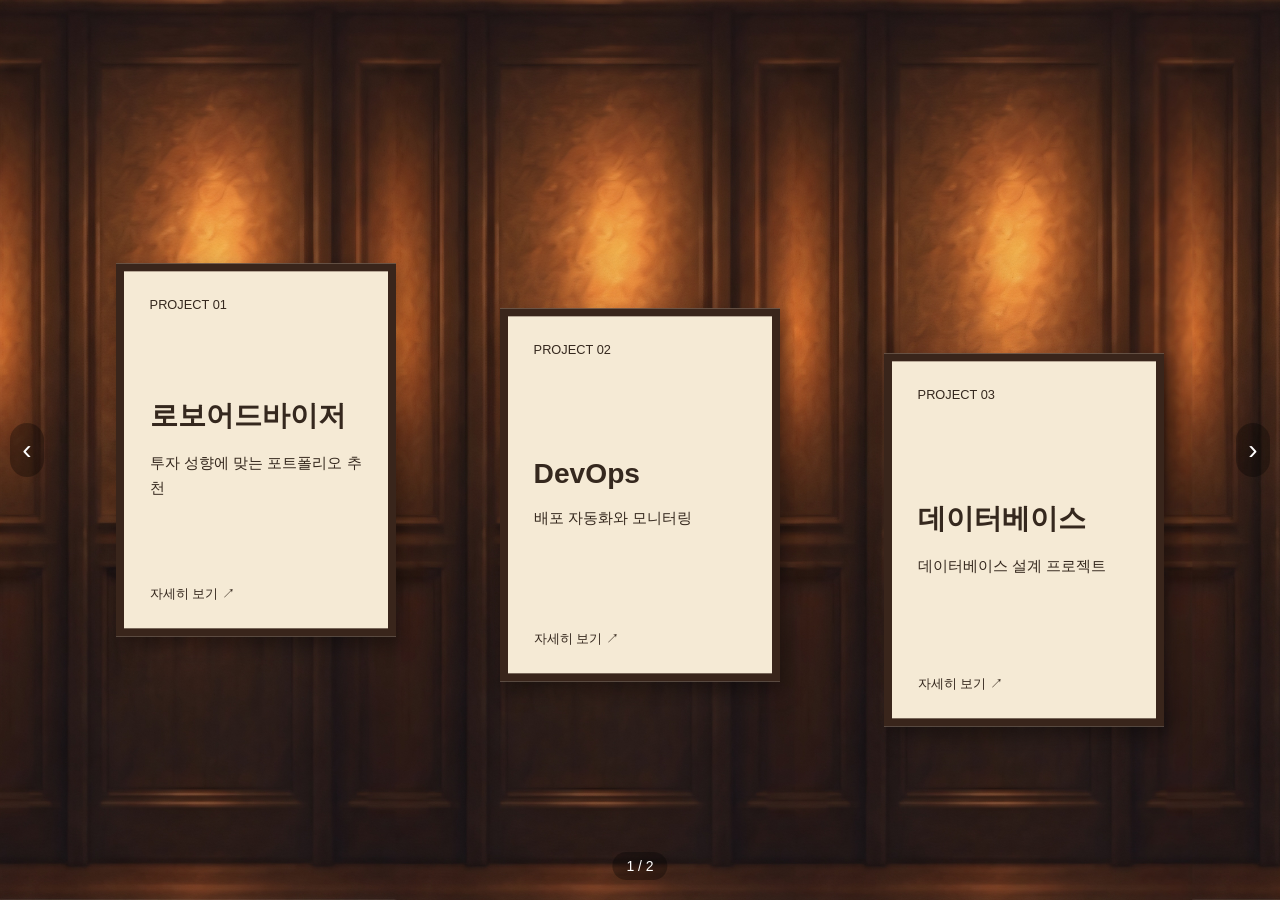
==== portfolio/projects/robo-advisor.html @ 1de2cc72 "Add snow&bluenote HTML/JavaScipt files" ====
<!DOCTYPE html>
<html lang="ko">
<head>
    <meta charset="UTF-8">
    <meta name="viewport" content="width=device-width, initial-scale=1.0">
    <title>프로젝트 전시관</title>

    <style>
        * {
            box-sizing: border-box;
        }

        body {
            margin: 0;
            background-color: #e9bd80;
            color: white;
            font-family: sans-serif;
        }

        /* 화면 하나 크기의 가로 스크롤 영역 */
        .gallery {
            width: 100%;
            height: 100vh;
            height: 100svh;
            overflow: hidden;
        }

        /* 벽지들을 가로로 연결 */
        .wall-track {
            display: flex;
            height: 100%;
        }

        /* 벽지 한 장 = 화면 하나 */
        .wall-page {
            flex: 0 0 100%;
            height: 100%;

            background-image: url("../assets/images/woodwall1.png");
            background-size: auto 100%;
            background-position: left center;
            background-repeat: repeat-x;

            position: relative;
        }

        /* 포스터 */
        .poster {

            position: absolute;

            width: 23%;
            max-width: 280px;

            /* 지정한 좌표에 포스터의 중심 맞추기 */
            transform: translate(-50%, -50%);
            aspect-ratio: 3 / 4;
            padding: clamp(10px, 2vw, 26px);

            display: flex;
            flex-direction: column;
            justify-content: space-between;

            border: 8px solid #39251b;
            background: #f5ead5;
            color: #35281e;
            text-align: left;
            font: inherit;
            cursor: pointer;

            box-shadow: 5px 10px 18px rgba(0, 0, 0, 0.35);
            transition: transform 0.25s;
        }

        .poster h2 {
            margin: 16px 0;
            font-size: clamp(14px, 2.2vw, 30px);
            overflow-wrap: anywhere;
        }

        .poster p {
            font-size: clamp(11px, 1.2vw, 16px);
            line-height: 1.6;
        }

        .poster small {
            font-size: clamp(9px, 1vw, 13px);
        }

        /* 좌우 화살표 */
        .arrow {
            position: fixed;
            top: 50%;
            transform: translateY(-50%);
            z-index: 5;

            width: 34px;
            height: 54px;
            padding: 0;
            border: none;
            border-radius: 20px;

            background: rgba(0, 0, 0, 0.3);
            color: white;
            font-size: 28px;
            cursor: pointer;
        }

        .arrow:hover {
            background: rgba(0, 0, 0, 0.55);
        }

        .arrow-left {
            left: 10px;
        }

        .arrow-right {
            right: 10px;
        }

        /* 현재 벽지 번호 */
        .page-number {
            position: fixed;
            bottom: 20px;
            left: 50%;
            transform: translateX(-50%);

            padding: 6px 14px;
            border-radius: 20px;
            background: rgba(0, 0, 0, 0.3);
            font-size: 14px;
        }

        /* 프로젝트 확대 창 */
        .project-modal {
            width: min(850px, 92vw);
            max-height: 85vh;
            padding: 0;
            border: none;
            border-radius: 8px;
            background: #fff8ec;
            color: #35281e;
        }

        .project-modal::backdrop {
            background: rgba(0, 0, 0, 0.7);
            backdrop-filter: blur(4px);
        }

        .project-modal[open] {
            animation: enlarge 0.25s ease-out;
        }

        .modal-header {
            position: sticky;
            top: 0;

            display: flex;
            align-items: center;
            justify-content: space-between;
            gap: 20px;
            padding: 20px 28px;

            background: #fff8ec;
            border-bottom: 1px solid #dccdb7;
        }

        .modal-header h2 {
            margin: 0;
        }

        .close-button {
            border: none;
            background: transparent;
            color: inherit;
            font-size: 30px;
            cursor: pointer;
        }

        .modal-body {
            padding: 12px 28px 32px;
            line-height: 1.8;
        }

        .modal-body h3 {
            margin-top: 28px;
            padding-bottom: 8px;
            border-bottom: 1px solid #dccdb7;
        }

        .modal-body p {
            white-space: pre-line;
        }

        .architecture-image {
            width: 100%;
            height: auto;
        }

        @keyframes enlarge {
            from {
                opacity: 0;
                transform: scale(0.9);
            }
            to {
                opacity: 1;
                transform: scale(1);
            }
        }

        @media (prefers-reduced-motion: reduce) {
            .project-modal[open] {
                animation: none;
            }

            .poster {
                transition: none;
            }
        }
    </style>
</head>

<body>
    <main class="gallery">
        <div class="wall-track"></div>
    </main>

    <button class="arrow arrow-left"
            type="button" aria-label="이전 벽지">‹</button>

    <button class="arrow arrow-right"
            type="button" aria-label="다음 벽지">›</button>

    <div class="page-number" aria-live="polite"></div>

    <dialog class="project-modal" aria-labelledby="modal-title">
        <header class="modal-header">
            <h2 id="modal-title"></h2>
            <button class="close-button"
                    type="button" aria-label="닫기">×</button>
        </header>

        <div class="modal-body">
            <h3>프로젝트 개요</h3>
            <p id="modal-overview"></p>

            <h3>담당 역할</h3>
            <p id="modal-role"></p>

            <h3>아키텍처</h3>
            <p id="modal-architecture"></p>
            <img class="architecture-image"
                 id="modal-image"
                 alt="프로젝트 아키텍처"
                 hidden>

            <h3>사용 기술</h3>
            <p id="modal-tech"></p>

            <h3>문제 해결 및 배운 점</h3>
            <p id="modal-learning"></p>
        </div>
    </dialog>

    <script>
        /*
         * 이 목록에 프로젝트를 추가하거나 삭제하면
         * 포스터 수와 벽지 장수가 자동으로 바뀜.
         */
        const projects = [
            {
                title: "로보어드바이저",
                x: 20,
                y: 50,
                summary: "투자 성향에 맞는 포트폴리오 추천",
                overview: "프로젝트 개요를 작성해 주세요.",
                role: "담당 역할을 작성해 주세요.",
                architecture: "시스템 구성과 데이터 흐름을 작성해 주세요.",
                image: "",
                tech: "사용 기술을 작성해 주세요.",
                learning: "문제 해결 경험을 작성해 주세요."
            },
            {
                title: "DevOps",
                x: 50,
                y: 55,
                summary: "배포 자동화와 모니터링",
                overview: "",
                role: "",
                architecture: "",
                image: "",
                tech: "",
                learning: ""
            },
            {
                title: "데이터베이스",
                x: 80,
                y: 60,
                summary: "데이터베이스 설계 프로젝트",
                overview: "",
                role: "",
                architecture: "",
                image: "",
                tech: "",
                learning: ""
            },
            {
                title: "프로젝트 4",
                x: 20,
                y: 50,
                summary: "프로젝트 소개",
                overview: "",
                role: "",
                architecture: "",
                image: "",
                tech: "",
                learning: ""
            },
            {
                title: "프로젝트 5",
                x: 50,
                y: 55,
                summary: "프로젝트 소개",
                overview: "",
                role: "",
                architecture: "",
                image: "",
                tech: "",
                learning: ""
            }
        ];

        const postersPerPage = 3;

        const gallery = document.querySelector(".gallery");
        const track = document.querySelector(".wall-track");
        const pageNumber = document.querySelector(".page-number");
        const modal = document.querySelector(".project-modal");
        const modalImage = document.querySelector("#modal-image");

        const totalPages = Math.ceil(projects.length / postersPerPage);
        let currentPage = 0;

        /* 프로젝트 수에 맞춰 벽지와 포스터 생성 */
        for (let page = 0; page < totalPages; page++) {
            const wallPage = document.createElement("section");
            wallPage.className = "wall-page";
            wallPage.setAttribute("aria-label", "벽지 " + (page + 1));

            const start = page * postersPerPage;
            const end = Math.min(start + postersPerPage, projects.length);

            for (let i = start; i < end; i++) {
                const project = projects[i];

                const poster = document.createElement("button");
                poster.type = "button";
                poster.className = "poster";
                // 좌표를 생략하면 기존처럼 3개를 일정한 간격으로 배치
                const defaultX = [20, 50, 80];

                poster.style.left =
                    (project.x ?? defaultX[i % postersPerPage]) + "%";

                poster.style.top =
                    (project.y ?? 50) + "%";

                const number = document.createElement("small");
                number.textContent =
                    "PROJECT " + String(i + 1).padStart(2, "0");

                const description = document.createElement("div");

                const title = document.createElement("h2");
                title.textContent = project.title;

                const summary = document.createElement("p");
                summary.textContent = project.summary;

                const hint = document.createElement("small");
                hint.textContent = "자세히 보기 ↗";

                description.append(title, summary);
                poster.append(number, description, hint);

                poster.addEventListener("click", function () {
                    openProject(project);
                });

                wallPage.appendChild(poster);
            }

            track.appendChild(wallPage);
        }

        function updatePageNumber() {
            pageNumber.textContent = totalPages
                ? (currentPage + 1) + " / " + totalPages
                : "프로젝트가 없습니다";
        }

        /* 벽지 단위로 이동하고, 마지막에서는 처음으로 */
        function movePage(direction) {
            if (totalPages === 0) return;

            currentPage =
                (currentPage + direction + totalPages) % totalPages;

            const reduceMotion = window.matchMedia(
                "(prefers-reduced-motion: reduce)"
            ).matches;

            gallery.scrollTo({
                left: currentPage * gallery.clientWidth,
                behavior: reduceMotion ? "instant" : "smooth"
            });

            updatePageNumber();
        }

        document.querySelector(".arrow-left")
            .addEventListener("click", function () {
                movePage(-1);
            });

        document.querySelector(".arrow-right")
            .addEventListener("click", function () {
                movePage(1);
            });

        /* 창 크기가 바뀌어도 현재 벽지에 맞추기 */
        window.addEventListener("resize", function () {
            gallery.scrollTo({
                left: currentPage * gallery.clientWidth,
                behavior: "instant"
            });
        });

        /* 프로젝트 상세 창 */
        function openProject(project) {
            document.querySelector("#modal-title").textContent =
                project.title;

            const fields = [
                "overview", "role", "architecture", "tech", "learning"
            ];

            fields.forEach(function (field) {
                document.querySelector("#modal-" + field).textContent =
                    project[field] || "내용을 준비 중입니다.";
            });

            modalImage.hidden = !project.image;

            if (project.image) {
                modalImage.src = project.image;
            } else {
                modalImage.removeAttribute("src");
            }

            modal.showModal();
            modal.scrollTop = 0;
        }

        document.querySelector(".close-button")
            .addEventListener("click", function () {
                modal.close();
            });

        modal.addEventListener("click", function (event) {
            const rect = modal.getBoundingClientRect();

            if (
                event.clientX < rect.left ||
                event.clientX > rect.right ||
                event.clientY < rect.top ||
                event.clientY > rect.bottom
            ) {
                modal.close();
            }
        });

        updatePageNumber();
    </script>
</body>
</html>
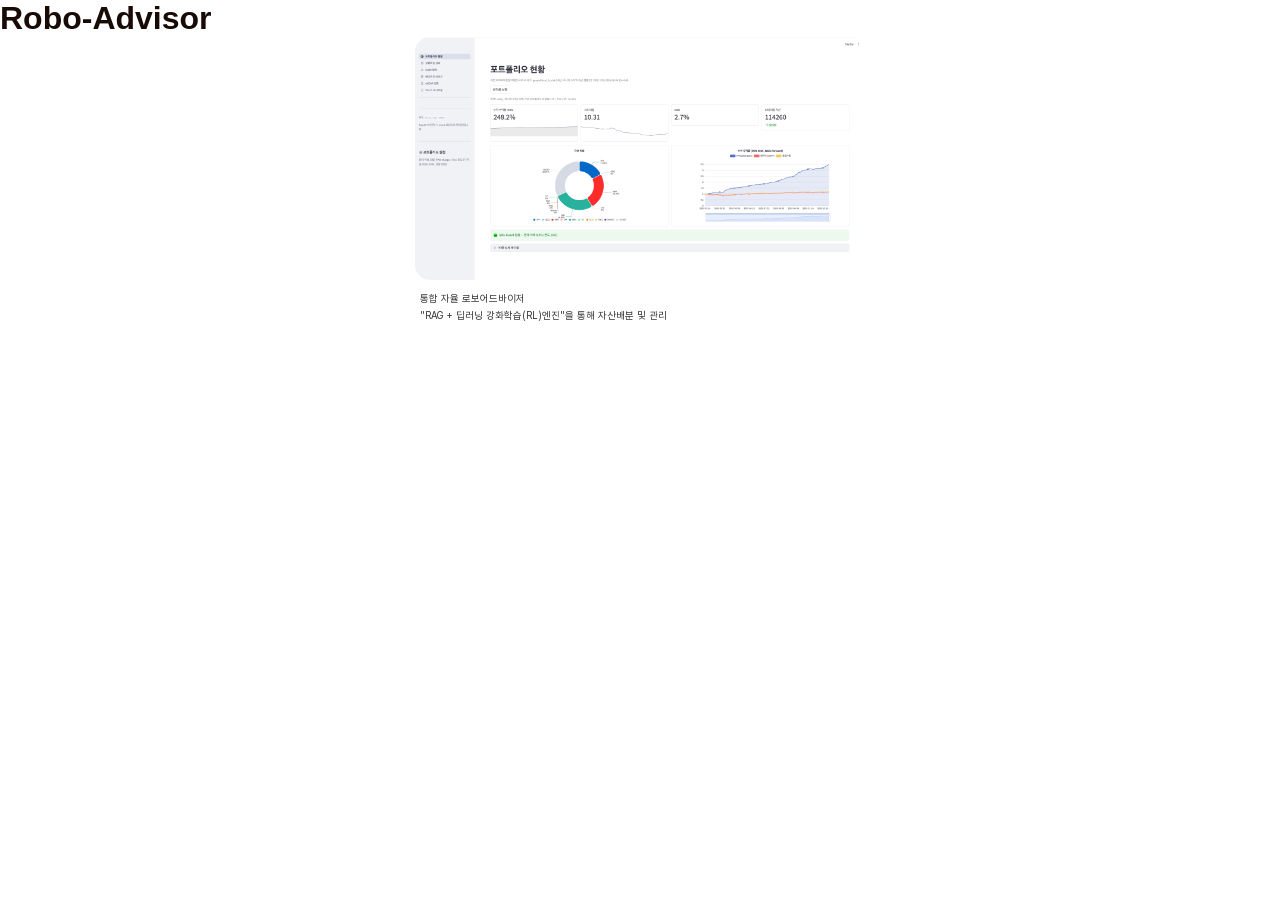
==== commit 0504031c: "Add Robo-Advisor/Debugmate HTML" ====
--- a/portfolio/projects/robo-advisor.html
+++ b/portfolio/projects/robo-advisor.html
@@ -2,485 +2,46 @@
 <html lang="ko">
 <head>
     <meta charset="UTF-8">
-    <meta name="viewport" content="width=device-width, initial-scale=1.0">
-    <title>프로젝트 전시관</title>
-
-    <style>
-        * {
-            box-sizing: border-box;
-        }
-
-        body {
-            margin: 0;
-            background-color: #e9bd80;
-            color: white;
-            font-family: sans-serif;
-        }
-
-        /* 화면 하나 크기의 가로 스크롤 영역 */
-        .gallery {
-            width: 100%;
-            height: 100vh;
-            height: 100svh;
-            overflow: hidden;
-        }
-
-        /* 벽지들을 가로로 연결 */
-        .wall-track {
-            display: flex;
-            height: 100%;
-        }
-
-        /* 벽지 한 장 = 화면 하나 */
-        .wall-page {
-            flex: 0 0 100%;
-            height: 100%;
-
-            background-image: url("../assets/images/woodwall1.png");
-            background-size: auto 100%;
-            background-position: left center;
-            background-repeat: repeat-x;
-
-            position: relative;
-        }
-
-        /* 포스터 */
-        .poster {
-
-            position: absolute;
-
-            width: 23%;
-            max-width: 280px;
-
-            /* 지정한 좌표에 포스터의 중심 맞추기 */
-            transform: translate(-50%, -50%);
-            aspect-ratio: 3 / 4;
-            padding: clamp(10px, 2vw, 26px);
-
-            display: flex;
-            flex-direction: column;
-            justify-content: space-between;
-
-            border: 8px solid #39251b;
-            background: #f5ead5;
-            color: #35281e;
-            text-align: left;
-            font: inherit;
-            cursor: pointer;
-
-            box-shadow: 5px 10px 18px rgba(0, 0, 0, 0.35);
-            transition: transform 0.25s;
-        }
-
-        .poster h2 {
-            margin: 16px 0;
-            font-size: clamp(14px, 2.2vw, 30px);
-            overflow-wrap: anywhere;
-        }
-
-        .poster p {
-            font-size: clamp(11px, 1.2vw, 16px);
-            line-height: 1.6;
-        }
-
-        .poster small {
-            font-size: clamp(9px, 1vw, 13px);
-        }
-
-        /* 좌우 화살표 */
-        .arrow {
-            position: fixed;
-            top: 50%;
-            transform: translateY(-50%);
-            z-index: 5;
-
-            width: 34px;
-            height: 54px;
-            padding: 0;
-            border: none;
-            border-radius: 20px;
-
-            background: rgba(0, 0, 0, 0.3);
-            color: white;
-            font-size: 28px;
-            cursor: pointer;
-        }
-
-        .arrow:hover {
-            background: rgba(0, 0, 0, 0.55);
-        }
-
-        .arrow-left {
-            left: 10px;
-        }
-
-        .arrow-right {
-            right: 10px;
-        }
-
-        /* 현재 벽지 번호 */
-        .page-number {
-            position: fixed;
-            bottom: 20px;
-            left: 50%;
-            transform: translateX(-50%);
-
-            padding: 6px 14px;
-            border-radius: 20px;
-            background: rgba(0, 0, 0, 0.3);
-            font-size: 14px;
-        }
-
-        /* 프로젝트 확대 창 */
-        .project-modal {
-            width: min(850px, 92vw);
-            max-height: 85vh;
-            padding: 0;
-            border: none;
-            border-radius: 8px;
-            background: #fff8ec;
-            color: #35281e;
-        }
-
-        .project-modal::backdrop {
-            background: rgba(0, 0, 0, 0.7);
-            backdrop-filter: blur(4px);
-        }
-
-        .project-modal[open] {
-            animation: enlarge 0.25s ease-out;
-        }
-
-        .modal-header {
-            position: sticky;
-            top: 0;
-
-            display: flex;
-            align-items: center;
-            justify-content: space-between;
-            gap: 20px;
-            padding: 20px 28px;
-
-            background: #fff8ec;
-            border-bottom: 1px solid #dccdb7;
-        }
-
-        .modal-header h2 {
-            margin: 0;
-        }
-
-        .close-button {
-            border: none;
-            background: transparent;
-            color: inherit;
-            font-size: 30px;
-            cursor: pointer;
-        }
-
-        .modal-body {
-            padding: 12px 28px 32px;
-            line-height: 1.8;
-        }
-
-        .modal-body h3 {
-            margin-top: 28px;
-            padding-bottom: 8px;
-            border-bottom: 1px solid #dccdb7;
-        }
-
-        .modal-body p {
-            white-space: pre-line;
-        }
-
-        .architecture-image {
-            width: 100%;
-            height: auto;
-        }
-
-        @keyframes enlarge {
-            from {
-                opacity: 0;
-                transform: scale(0.9);
-            }
-            to {
-                opacity: 1;
-                transform: scale(1);
-            }
-        }
-
-        @media (prefers-reduced-motion: reduce) {
-            .project-modal[open] {
-                animation: none;
-            }
-
-            .poster {
-                transition: none;
-            }
-        }
-    </style>
+    <link rel="stylesheet" href="../css/style.css">
 </head>
 
 <body>
-    <main class="gallery">
-        <div class="wall-track"></div>
+    <header class="project-page-header font-trendard">
+            <h1 class="project-header">Robo-Advisor</h1>
+    </header>
+    <main class="image-page">
+        <img
+            class="page-image"
+            src="../assets/images/robo_dashboard.png"
+            alt=""
+            style="display: block; width: 450px; max-width: 100%; height: auto;
+            position: relative;
+            margin: 0 auto;
+            border-radius: 15px;
+            top: 0px;
+            "
+        >
+        <div
+        class="font-trendard"
+        style="
+            position: relative;
+            left: -70px;
+            top: 10px;
+
+            width: 300px;
+            max-width: 100%;
+            margin: 0 auto;
+
+            font-family: 'Pretendard', sans-serif;
+            font-size: 10px;
+            font-weight: 400;
+            line-height: 1.7;
+            color: #333;
+            text-align: left;
+        "
+        >
+            통합 자율 로보어드바이저<br>
+            "RAG + 딥러닝 강화학습(RL)엔진"을 통해 자산배분 및 관리
+        </div>
     </main>
-
-    <button class="arrow arrow-left"
-            type="button" aria-label="이전 벽지">‹</button>
-
-    <button class="arrow arrow-right"
-            type="button" aria-label="다음 벽지">›</button>
-
-    <div class="page-number" aria-live="polite"></div>
-
-    <dialog class="project-modal" aria-labelledby="modal-title">
-        <header class="modal-header">
-            <h2 id="modal-title"></h2>
-            <button class="close-button"
-                    type="button" aria-label="닫기">×</button>
-        </header>
-
-        <div class="modal-body">
-            <h3>프로젝트 개요</h3>
-            <p id="modal-overview"></p>
-
-            <h3>담당 역할</h3>
-            <p id="modal-role"></p>
-
-            <h3>아키텍처</h3>
-            <p id="modal-architecture"></p>
-            <img class="architecture-image"
-                 id="modal-image"
-                 alt="프로젝트 아키텍처"
-                 hidden>
-
-            <h3>사용 기술</h3>
-            <p id="modal-tech"></p>
-
-            <h3>문제 해결 및 배운 점</h3>
-            <p id="modal-learning"></p>
-        </div>
-    </dialog>
-
-    <script>
-        /*
-         * 이 목록에 프로젝트를 추가하거나 삭제하면
-         * 포스터 수와 벽지 장수가 자동으로 바뀜.
-         */
-        const projects = [
-            {
-                title: "로보어드바이저",
-                x: 20,
-                y: 50,
-                summary: "투자 성향에 맞는 포트폴리오 추천",
-                overview: "프로젝트 개요를 작성해 주세요.",
-                role: "담당 역할을 작성해 주세요.",
-                architecture: "시스템 구성과 데이터 흐름을 작성해 주세요.",
-                image: "",
-                tech: "사용 기술을 작성해 주세요.",
-                learning: "문제 해결 경험을 작성해 주세요."
-            },
-            {
-                title: "DevOps",
-                x: 50,
-                y: 55,
-                summary: "배포 자동화와 모니터링",
-                overview: "",
-                role: "",
-                architecture: "",
-                image: "",
-                tech: "",
-                learning: ""
-            },
-            {
-                title: "데이터베이스",
-                x: 80,
-                y: 60,
-                summary: "데이터베이스 설계 프로젝트",
-                overview: "",
-                role: "",
-                architecture: "",
-                image: "",
-                tech: "",
-                learning: ""
-            },
-            {
-                title: "프로젝트 4",
-                x: 20,
-                y: 50,
-                summary: "프로젝트 소개",
-                overview: "",
-                role: "",
-                architecture: "",
-                image: "",
-                tech: "",
-                learning: ""
-            },
-            {
-                title: "프로젝트 5",
-                x: 50,
-                y: 55,
-                summary: "프로젝트 소개",
-                overview: "",
-                role: "",
-                architecture: "",
-                image: "",
-                tech: "",
-                learning: ""
-            }
-        ];
-
-        const postersPerPage = 3;
-
-        const gallery = document.querySelector(".gallery");
-        const track = document.querySelector(".wall-track");
-        const pageNumber = document.querySelector(".page-number");
-        const modal = document.querySelector(".project-modal");
-        const modalImage = document.querySelector("#modal-image");
-
-        const totalPages = Math.ceil(projects.length / postersPerPage);
-        let currentPage = 0;
-
-        /* 프로젝트 수에 맞춰 벽지와 포스터 생성 */
-        for (let page = 0; page < totalPages; page++) {
-            const wallPage = document.createElement("section");
-            wallPage.className = "wall-page";
-            wallPage.setAttribute("aria-label", "벽지 " + (page + 1));
-
-            const start = page * postersPerPage;
-            const end = Math.min(start + postersPerPage, projects.length);
-
-            for (let i = start; i < end; i++) {
-                const project = projects[i];
-
-                const poster = document.createElement("button");
-                poster.type = "button";
-                poster.className = "poster";
-                // 좌표를 생략하면 기존처럼 3개를 일정한 간격으로 배치
-                const defaultX = [20, 50, 80];
-
-                poster.style.left =
-                    (project.x ?? defaultX[i % postersPerPage]) + "%";
-
-                poster.style.top =
-                    (project.y ?? 50) + "%";
-
-                const number = document.createElement("small");
-                number.textContent =
-                    "PROJECT " + String(i + 1).padStart(2, "0");
-
-                const description = document.createElement("div");
-
-                const title = document.createElement("h2");
-                title.textContent = project.title;
-
-                const summary = document.createElement("p");
-                summary.textContent = project.summary;
-
-                const hint = document.createElement("small");
-                hint.textContent = "자세히 보기 ↗";
-
-                description.append(title, summary);
-                poster.append(number, description, hint);
-
-                poster.addEventListener("click", function () {
-                    openProject(project);
-                });
-
-                wallPage.appendChild(poster);
-            }
-
-            track.appendChild(wallPage);
-        }
-
-        function updatePageNumber() {
-            pageNumber.textContent = totalPages
-                ? (currentPage + 1) + " / " + totalPages
-                : "프로젝트가 없습니다";
-        }
-
-        /* 벽지 단위로 이동하고, 마지막에서는 처음으로 */
-        function movePage(direction) {
-            if (totalPages === 0) return;
-
-            currentPage =
-                (currentPage + direction + totalPages) % totalPages;
-
-            const reduceMotion = window.matchMedia(
-                "(prefers-reduced-motion: reduce)"
-            ).matches;
-
-            gallery.scrollTo({
-                left: currentPage * gallery.clientWidth,
-                behavior: reduceMotion ? "instant" : "smooth"
-            });
-
-            updatePageNumber();
-        }
-
-        document.querySelector(".arrow-left")
-            .addEventListener("click", function () {
-                movePage(-1);
-            });
-
-        document.querySelector(".arrow-right")
-            .addEventListener("click", function () {
-                movePage(1);
-            });
-
-        /* 창 크기가 바뀌어도 현재 벽지에 맞추기 */
-        window.addEventListener("resize", function () {
-            gallery.scrollTo({
-                left: currentPage * gallery.clientWidth,
-                behavior: "instant"
-            });
-        });
-
-        /* 프로젝트 상세 창 */
-        function openProject(project) {
-            document.querySelector("#modal-title").textContent =
-                project.title;
-
-            const fields = [
-                "overview", "role", "architecture", "tech", "learning"
-            ];
-
-            fields.forEach(function (field) {
-                document.querySelector("#modal-" + field).textContent =
-                    project[field] || "내용을 준비 중입니다.";
-            });
-
-            modalImage.hidden = !project.image;
-
-            if (project.image) {
-                modalImage.src = project.image;
-            } else {
-                modalImage.removeAttribute("src");
-            }
-
-            modal.showModal();
-            modal.scrollTop = 0;
-        }
-
-        document.querySelector(".close-button")
-            .addEventListener("click", function () {
-                modal.close();
-            });
-
-        modal.addEventListener("click", function (event) {
-            const rect = modal.getBoundingClientRect();
-
-            if (
-                event.clientX < rect.left ||
-                event.clientX > rect.right ||
-                event.clientY < rect.top ||
-                event.clientY > rect.bottom
-            ) {
-                modal.close();
-            }
-        });
-
-        updatePageNumber();
-    </script>
 </body>
-</html>
--- a/portfolio/css/style.css
+++ b/portfolio/css/style.css
@@ -0,0 +1,889 @@
+@font-face {
+  font-family: "Tanker";
+  src: url("../assets/fonts/Tanker-Regular.ttf") format("truetype");
+  font-weight: 400;
+  font-style: normal;
+  font-display: swap;
+}
+
+@font-face {
+  font-family: "Nippo";
+  src: url("../assets/fonts/Nippo-Variable.ttf") format("truetype");
+  font-style: normal;
+  font-weight: 100 900;
+  font-display: swap;
+}
+
+@font-face {
+  font-family: "Teko";
+  src: url("../assets/fonts/Teko-Variable.ttf") format("truetype");
+  font-style: normal;
+  font-weight: 100 900;
+  font-display: swap;
+}
+
+@font-face {
+  font-family: "Clash Display";
+  src: url("../assets/fonts/ClashDisplay-Variable.ttf") format("truetype");
+  font-style: normal;
+  font-weight: 100 900;
+  font-display: swap;
+}
+
+@font-face {
+  font-family: "Chubbo";
+  src: url("../assets/fonts/Chubbo.ttf") format("truetype");
+  font-style: normal;
+  font-weight: 100 900;
+  font-display: swap;
+}
+
+@font-face {
+    font-family: "Pretendard";
+    src: url("../assets/fonts/Pretendard-Thin.woff") format("woff");
+    font-weight: 100;
+    font-style: normal;
+    font-display: swap;
+}
+
+@font-face {
+    font-family: "Pretendard";
+    src: url("../assets/fonts/Pretendard-ExtraLight.woff") format("woff");
+    font-weight: 200;
+    font-style: normal;
+    font-display: swap;
+}
+
+@font-face {
+    font-family: "Pretendard";
+    src: url("../assets/fonts/Pretendard-Light.woff") format("woff");
+    font-weight: 300;
+    font-style: normal;
+    font-display: swap;
+}
+
+@font-face {
+    font-family: "Pretendard";
+    src: url("../assets/fonts/Pretendard-Regular.woff") format("woff");
+    font-weight: 400;
+    font-style: normal;
+    font-display: swap;
+}
+
+@font-face {
+    font-family: "Pretendard";
+    src: url("../assets/fonts/Pretendard-Medium.woff") format("woff");
+    font-weight: 500;
+    font-style: normal;
+    font-display: swap;
+}
+
+@font-face {
+    font-family: "Pretendard";
+    src: url("../assets/fonts/Pretendard-SemiBold.woff") format("woff");
+    font-weight: 600;
+    font-style: normal;
+    font-display: swap;
+}
+
+@font-face {
+    font-family: "Pretendard";
+    src: url("../assets/fonts/Pretendard-Bold.woff") format("woff");
+    font-weight: 700;
+    font-style: normal;
+    font-display: swap;
+}
+
+@font-face {
+    font-family: "Pretendard";
+    src: url("../assets/fonts/Pretendard-ExtraBold.woff") format("woff");
+    font-weight: 800;
+    font-style: normal;
+    font-display: swap;
+}
+
+@font-face {
+    font-family: "Pretendard";
+    src: url("../assets/fonts/Pretendard-Black.woff") format("woff");
+    font-weight: 900;
+    font-style: normal;
+    font-display: swap;
+}
+
+/* 필요한 요소에 붙여 사용할 클래스 */
+.font-pretendard {
+    font-family: "Pretendard", sans-serif;
+}
+
+:root {
+  --page-width: 1180px;
+  --page-padding: 24px;
+
+  --orange: hwb(14 4% 2%);
+  --black: #180b05;
+  --red: oklab(47.392% 0.16732 0.09207);
+  --white: #fff;
+
+  --font-display: "Tanker", Impact, sans-serif;
+  --font-teko: "Teko", sans-serif;
+  --font-clash: "Clash Display", sans-serif;
+  --font-chubbo: "Chubbo", sans-serif;
+}
+
+* {
+  box-sizing: border-box;
+}
+
+html {
+  scroll-behavior: smooth;
+  scroll-padding-top: 24px;
+}
+
+body {
+  margin: 0;
+  background: #fff;
+  color: var(--black);
+  font-family: Arial, "Malgun Gothic", sans-serif;
+}
+
+h1,
+h2,
+h3,
+p {
+  margin: 0;
+}
+
+a {
+  color: inherit;
+  text-decoration: none;
+}
+
+a:focus-visible {
+  outline: 3px solid #1559bc;
+  outline-offset: 5px;
+}
+
+/* 공통 좌우 여백 */
+
+.site-header,
+main,
+footer {
+  width: min(
+    var(--page-width),
+    calc(100% - var(--page-padding) * 2)
+  );
+
+  margin-inline: auto;
+}
+
+
+/* ===== 상단 메뉴 ===== */
+
+.site-header {
+  position: fixed;
+
+  /* 위치 조절 */
+  top: 25px;
+  right: 40px;
+
+  width: auto;
+  margin: 0;
+  padding: 0;
+
+  z-index: 100;
+}
+
+.site-header a {
+    font-family: var(--font-clash);
+}
+
+.site-name {
+  font-weight: 900;
+  letter-spacing: 0.04em;
+}
+
+.site-header nav {
+  display: flex;
+  gap: 28px;
+}
+
+.site-header nav a {
+  font-size: 14px;
+  line-height: 20px;
+}
+
+.site-header nav a:hover {
+  color: var(--red);
+}
+
+/* ===== 티켓 전체 ===== */
+
+.profile-section {
+  padding-top: 100px;
+  text-align: center;
+}
+
+.ticket {
+  isolation: isolate;
+  position: relative;
+  margin-inline: auto;
+  width: 60%;
+
+  /* 내부 cqw 단위의 기준을 티켓 너비로 설정 */
+  container-type: inline-size;
+
+  text-align: left;
+
+  filter: drop-shadow(0 2px 3px rgba(0, 0, 0, 0.10));
+}
+
+.ticket-frame {
+  display: block;
+  width: 100%;
+  height: auto;
+
+  /* 원본 이미지의 가로세로 비율 유지 */
+  position: relative;
+  z-index: 0;
+}
+
+.ticket-decoration {
+  position: absolute;
+
+  left: calc(var(--x, 0) * 1%);
+  top: calc(var(--y, 0) * 1%);
+  width: calc(var(--w, 20) * 1%);
+  height: auto;
+
+  z-index: 2;
+}
+
+.divider-group {
+  position: absolute;
+  left: 9%;
+  top: 50%;
+  width: 64%;
+
+  z-index: 2;
+
+  /* 내부 글자 크기를 이 그룹의 너비에 비례시키기 */
+  container-type: inline-size;
+}
+
+.divider-image {
+  display: block;
+  width: 100%;
+  height: auto;
+}
+
+/* 윗줄 글자 영역 */
+.divider-top {
+  position: absolute;
+
+  left: 0.1%;
+  top: 21%;
+  width: 94%;
+  height: 29%;
+
+  font-size: 3.1cqw;
+  font-weight: 700;
+}
+
+.divider-top span {
+  position: absolute;
+
+  left: calc(var(--x) * 1%);
+  top: 50%;
+
+  /* 지정한 위치에 단어의 중심 맞추기 */
+  transform: translate(-50%, -50%);
+  white-space: nowrap;
+}
+
+/* 아랫줄 글자 영역 */
+.divider-bottom {
+  position: absolute;
+
+  left: 6%;
+  top: 45%;
+  width: 88%;
+  height: 45%;
+
+  display: flex;
+  align-items: center;
+  justify-content: center;
+
+  font-size: 2.7cqw;
+  font-weight: 500;
+  line-height: 1.5;
+  text-align: center;
+}
+
+
+/* ===== 텍스트 박스 공통 ===== */
+
+.ticket-box {
+  position: absolute;
+
+  left: calc(var(--x, 0) * 1%);
+  top: calc(var(--y, 0) * 1%);
+  width: calc(var(--w, 30) * 1%);
+
+  z-index: 2;
+
+  /* 1cqw = 티켓 너비의 1% */
+  font-size: calc(var(--size, 2) * 1cqw);
+
+  line-height: 1.2;
+  overflow-wrap: anywhere;
+}
+
+/* 폰트 종류 */
+
+.font-display {
+  font-family: var(--font-display);
+  font-weight: 400;
+  letter-spacing: 0.06em;
+}
+
+.font-heading {
+  font-family: var(--font-heading);
+  font-weight: 600;
+}
+
+.font-body {
+  font-family: var(--font-body);
+  font-weight: 600;
+}
+
+.font-nippo {
+  font-family: "Nippo", sans-serif;
+  font-weight: 400;
+  letter-spacing: -0.03em;
+}
+
+.font-nippobold {
+  font-family: "Nippo", sans-serif;
+  font-weight: 550;
+  letter-spacing: -0.05em;
+}
+
+.font-clash {
+  font-family: "Clash Display", sans-serif;
+  font-weight: 400;
+  letter-spacing: -0.03em;
+}
+
+.font-teko {
+  font-family: "Teko", sans-serif;
+  font-weight: 400;
+  letter-spacing: -0.03em;
+}
+
+.font-chubbo {
+  font-family: "Chubbo", sans-serif;
+  font-weight: 400;
+  letter-spacing: -0.03em;
+}
+
+/* 이름 */
+
+.name-box {
+  line-height: 0.94;
+  letter-spacing: 0.01em;
+}
+
+/* 박스 내부 제목: 해당 박스 본문 크기의 1.5배 */
+
+.box-title {
+  margin-bottom: 0.25em;
+
+  font-family: var(--font-heading);
+  font-size: 1.5em;
+  font-weight: 600;
+  line-height: 1.1;
+}
+
+.red-ink {
+  color: var(--red);
+}
+
+.white-ink {
+  color: var(--white);
+}
+
+.ticket-box a {
+  display: block;
+  width: fit-content;
+}
+
+.ticket-box a:hover {
+  text-decoration: none;
+}
+
+/* 편집용 박스 테두리 */
+
+.show-guides .ticket-box {
+  outline: 1px dashed #1559bc;
+  background: rgb(255 255 255 / 15%);
+}
+
+/* ===== 티켓 아래 링크 ===== */
+
+.profile-link {
+  display: inline-block;
+
+  margin: 0;
+  padding: 0;
+
+  font-size: inherit;
+  line-height: 1;
+  white-space: nowrap;
+
+  color: var(--red);
+  font-weight: 600;
+}
+
+.profile-link:hover {
+  text-decoration: none;
+}
+
+.scroll-guide {
+  display: block;
+  width: fit-content;
+
+  margin: 16px auto 0;
+  padding: 8px 16px;
+  font-size: 26px;
+}
+
+footer {
+  padding: 28px 0;
+
+  color: #666;
+  font-size: 12px;
+  text-align: center;
+}
+
+/* ===== 모바일 ===== */
+
+@media (max-width: 600px) {
+  :root {
+    --page-padding: 14px;
+  }
+
+  .site-name {
+    font-size: 14px;
+  }
+
+}
+
+.external-mark {
+  display: inline-block;
+  width: 0.75em;
+  height: 0.75em;
+  margin-left: 0.2em;
+  vertical-align: baseline;
+
+  fill: none;
+  stroke: currentColor;
+  stroke-width: 4;
+  stroke-linecap: round;
+  stroke-linejoin: round;
+}
+
+@media (prefers-reduced-motion: reduce) {
+  html {
+    scroll-behavior: auto;
+  }
+}
+
+.profile-link-text {
+    display: inline-block;
+    transform: scaleY(1.3);
+}
+
+.wide-arrow {
+  width: 1em;
+  height: 80em;
+  vertical-align: middle;
+
+  fill: none;
+  stroke: currentColor;
+  stroke-width: 3;
+  stroke-linecap: round;
+  stroke-linejoin: round;
+}
+
+/* 두 화살표를 각각 깜빡이기 */
+.wide-arrow polyline {
+  animation: arrow-alternate 2s ease-in-out infinite;
+}
+
+.wide-arrow polyline:nth-child(2) {
+  animation-delay: -0.25s;
+}
+
+@keyframes arrow-alternate {
+  0%, 100% {
+    opacity: 0.45;
+  }
+
+  40%, 60% {
+    opacity: 1;
+  }
+}
+
+@media (prefers-reduced-motion: reduce) {
+  .wide-arrow polyline {
+    animation: none;
+    opacity: 1;
+  }
+}
+
+.profile-link-custom {
+  position: relative;
+}
+
+.profile-link-custom .wide-arrow {
+  position: absolute;
+
+  left: var(--arrow-x);
+  top: var(--arrow-y);
+
+  width: 1em;
+  height: 0.7em;
+
+  transform: translateY(-50%) rotate(180deg);
+  margin: 0;
+}
+
+/* 학교 도장 */
+.school-stamp {
+  position: absolute;
+
+  left: calc(var(--x) * 1%);
+  top: calc(var(--y) * 1%);
+  width: calc(var(--w) * 1%);
+  height: auto;
+
+  z-index: 1;
+  opacity: 0.55;
+  transform: rotate(-15deg);
+
+  /* 도장이 링크 클릭을 막지 않도록 */
+  pointer-events: none;
+}
+
+/* ===== 링크에 빛 효과 ===== */
+.glow-link {
+  transition: text-shadow 0.9s ease;
+}
+
+/* 글자에 옅은 노란빛 */
+.glow-link:hover,
+.glow-link:focus-visible {
+  text-decoration: none;
+
+  text-shadow:
+    0 0 1px #ffc35acc,
+    0 0 2px rgba(255, 210, 50, 0.5);
+}
+
+/* SVG 아이콘과 화살표에도 같은 빛 적용 */
+.glow-link svg {
+  transition: filter 0.2s ease;
+}
+
+.glow-link:hover svg,
+.glow-link:focus-visible svg {
+  filter: drop-shadow(0 0 3px rgba(255, 220, 70, 0.8));
+}
+
+.ticket-mark {
+    position: absolute;
+
+    left: calc(var(--x) * 1%);
+    top: calc(var(--y) * 1%);
+    width: calc(var(--w) * 1%);
+    height: auto;
+
+    transform: translate(-50%, -50%) rotate(var(--rotate, 0deg));
+    z-index: 10;
+}
+
+/* ===== 프로젝트 섹션 ===== */
+#projects {
+    margin-top: 300px;
+}
+
+/* Projects 전체 영역 */
+#projects {
+    width: min(1100px, 88%);
+    margin: 350px auto 150px;
+}
+
+/* Projects 제목 + 아래 구분선 */
+.projects-heading {
+    margin: 0 0 110px;
+    padding-bottom: 24px;
+
+    text-align: center;
+    font-size: 32px;
+    font-weight: 400;
+
+    border-bottom: 1px solid hsl(0, 0%, 0%);
+}
+
+/* 우표와 설명을 나란히 배치 */
+.project-row {
+    display: grid;
+    grid-template-columns: minmax(0, 1fr) minmax(0, 1.2fr);
+    align-items: center;
+    gap: 90px;
+
+    margin-bottom: 180px;
+}
+
+/* 두 번째 줄은 우표를 오른쪽으로 */
+.project-row-reverse {
+    grid-template-columns: minmax(0, 1.2fr) minmax(0, 1fr);
+}
+
+.project-row-reverse .project-stamp {
+    grid-column: 2;
+    grid-row: 1;
+}
+
+.project-row-reverse .project-info {
+    grid-column: 1;
+    grid-row: 1;
+    text-align: right;
+}
+
+/* 우표 전체: 틀과 대시보드가 함께 회전 */
+.project-stamp {
+    position: relative;
+    width: 100%;
+    aspect-ratio: 1 / 1;
+    display: block;
+    cursor: pointer;
+
+    transform: rotate(var(--rotate, 0deg));
+}
+
+
+/* 대시보드가 보이는 안쪽 영역 */
+.stamp-window {
+    position: absolute;
+
+    /* 실제 우표틀 안쪽 구멍에 맞춰 조절 */
+    inset: 9% 11% 9% 11%;
+
+    overflow: hidden;
+    border-radius: 8px;
+}
+
+/* 대시보드 이미지 위치와 확대 */
+.stamp-screenshot {
+    position: absolute;
+    left: var(--image-x, 50%);
+    top: var(--image-y, 50%);
+
+    display: block;
+    width: 100%;
+    height: 100%;
+    max-width: none;
+    object-fit: cover;
+
+    transform:
+        translate(-50%, -50%)
+        scale(var(--zoom, 1));
+}
+
+/* 투명한 가운데를 가진 우표틀 PNG */
+.stamp-frame {
+    position: absolute;
+    inset: 0;
+
+    display: block;
+    width: 100%;
+    height: 100%;
+    pointer-events: none;
+    filter: drop-shadow(1px 2px 2px rgba(0, 0, 0, 0.18));
+}
+
+/* 프로젝트 설명 */
+.project-info h3 {
+    margin: 0 0 18px;
+    color: lab(57.48% 0 -0.01);
+    font-size: clamp(24px, 3vw, 42px);
+    font-weight: 400;
+}
+
+.project-info p {
+    margin: 0 0 26px;
+    color: lab(57.48% 0 -0.01);
+    font-size: 12.5px;
+    line-height: 1.7;
+    word-break: keep-all;
+}
+
+#projects .project-info .project-stack {
+    position: relative;
+    left: var(--move-x, 0px);
+    top: var(--move-y, 0px);
+
+    margin: 0 0 18px;
+    font-size: 10px;
+    font-weight: 400;
+    color: lch(71.47% 0.01 296.81);
+    line-height: 1.5;
+}
+
+.project-info a {
+    color: #e95028;
+    font-size: 17px;
+    text-decoration: none;
+}
+
+/* 작은 화면에서는 우표 아래에 설명 */
+@media (max-width: 700px) {
+    .project-row,
+    .project-row-reverse {
+        grid-template-columns: minmax(0, 1fr);
+        gap: 55px;
+        margin-bottom: 120px;
+    }
+
+    .project-stamp {
+        max-width: 360px;
+        margin-inline: auto;
+    }
+
+    .project-row .project-stamp,
+    .project-row .project-info {
+        grid-column: auto;
+        grid-row: auto;
+    }
+
+    .project-row .project-info {
+        text-align: center;
+    }
+}
+
+/* Projects 제목 아래 구분선 */
+#projects .projects-heading {
+    display: block;
+    width: 100%;
+    padding-bottom: 19px;
+    border-bottom: 1.7px solid oklab(92.494% 0 -0.00011);
+}
+
+/* 각 프로젝트 이름 크기 */
+#projects .project-info h3 {
+    font-size: 20px;
+    font-weight: 400;
+}
+
+.project-title,
+.project-description {
+    position: relative;
+    left: var(--move-x, 0px);
+    top: var(--move-y, 0px);
+}
+
+.project-stamp:focus-visible {
+    outline: 2px solid #e95028;
+    outline-offset: 8px;
+}
+
+#projects .project-stamp {
+    display: block;
+    position: relative;
+    z-index: 1;
+    pointer-events: auto;
+    cursor: pointer;
+}
+
+/* 클릭은 바깥의 a 태그가 받도록 */
+#projects .project-stamp .stamp-window,
+#projects .project-stamp .stamp-screenshot,
+#projects .project-stamp .stamp-frame {
+    pointer-events: none;
+}
+
+.github-contact {
+    display: inline-flex;
+    align-items: center;
+    gap: 0.35em;
+    position: relative;
+    pointer-events: auto;
+}
+
+/* 글자 위치는 유지하면서 마크만 왼쪽에 배치 */
+.github-contact-mark {
+    position: absolute;
+    width: 1em;
+    height: auto;
+
+    left: -1.4em;
+    top: 50%;
+    transform: translateY(-50%);
+}
+
+.github-contact .github-contact-mark {
+    position: static;
+    display: block;
+
+    width: 1em;
+    height: 1em;
+    max-width: none;
+    object-fit: contain;
+
+    transform: none;
+    flex-shrink: 0;
+}
+
+.ticket-box .contact-link {
+    position: relative;
+    pointer-events: auto;
+}
+
+/* 글자는 그대로 두고 마크를 왼쪽에 배치 */
+.contact-link .contact-mark {
+    position: absolute;
+    display: block;
+
+    left: -1.4em;
+    top: 50%;
+    width: 1em;
+    height: 1em;
+    max-width: none;
+
+    object-fit: contain;
+    transform: translateY(-50%);
+}
+
+/* ===== View Project: 색상과 밑줄 ===== */
+#projects .project-info a {
+    transition: color 0.2s ease, text-shadow 0.2s ease;
+    text-underline-offset: 5px;
+}
+
+#projects .project-info a:hover,
+#projects .project-info a:focus-visible {
+    color: #ae0707;
+    text-decoration: none;
+    text-shadow: 0 0 5px rgba(233, 80, 40, 0.15);
+}
+
+.glow-link .contact-mark {
+    transition: filter 0.9s ease;
+}
+
+.glow-link:hover .contact-mark,
+.glow-link:focus-visible .contact-mark {
+    filter: drop-shadow(0 0 3px rgba(255, 220, 70, 0.8));
+}
+
